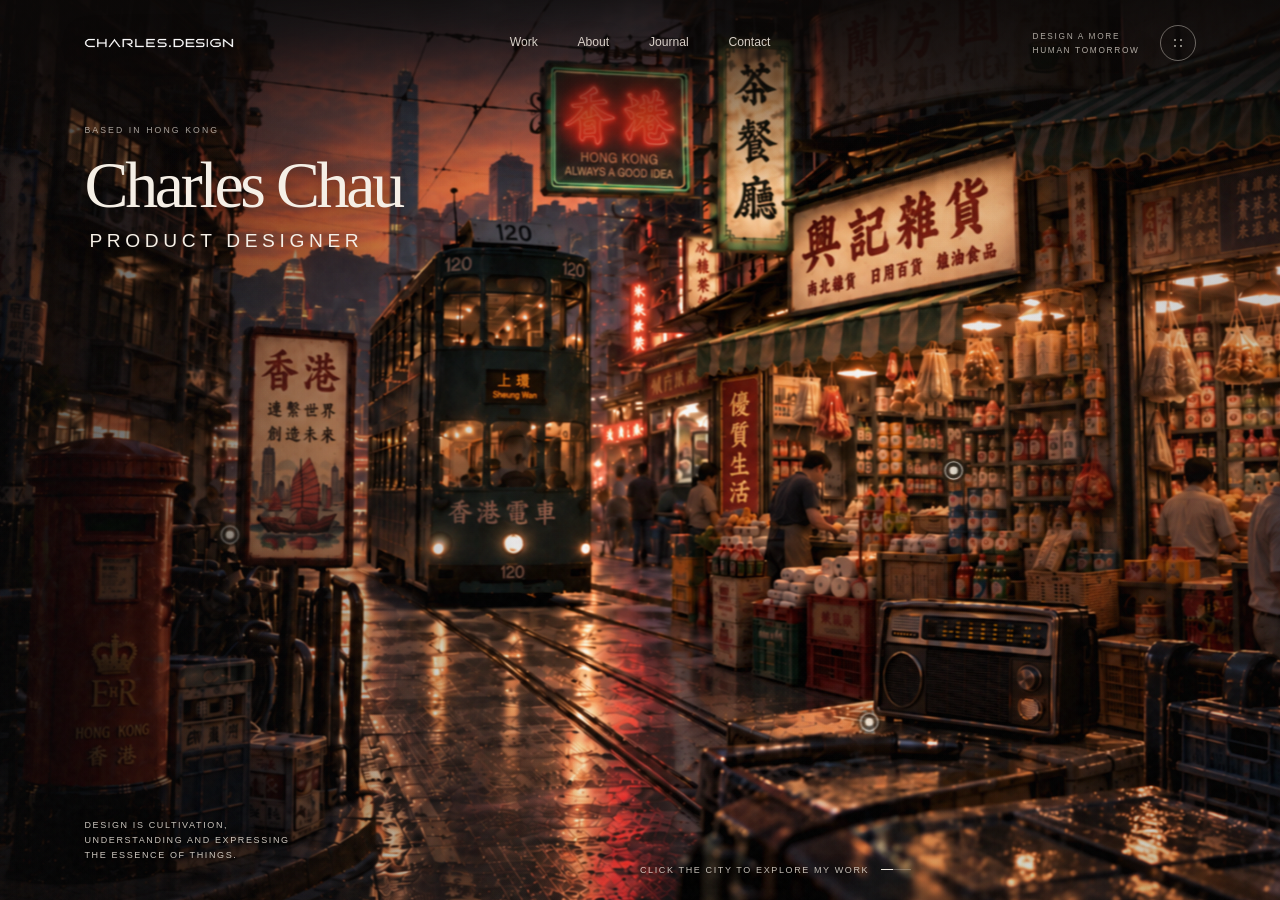
==== index.html @ 75f8d7ce "Portfolio checkpoint: AIMAS first draft and latest project updates" ====
<!doctype html>
<html class="is-intro" lang="en">
  <head>
    <meta charset="UTF-8" />
    <meta name="viewport" content="width=device-width, initial-scale=1.0" />
    <meta name="theme-color" content="#120f0d" />
    <link rel="icon" href="data:," />
    <meta
      name="description"
      content="An interactive portfolio hero set in a cinematic Hong Kong streetscape."
    />
    <title>Charles Chau — Interactive Portfolio Hero</title>
    <link rel="stylesheet" href="styles/tokens.css" />
    <link rel="stylesheet" href="styles/site-header.css" />
    <link rel="stylesheet" href="styles.css" />
  </head>
  <body>
    <main class="hero" id="hero">
      <div class="scene" id="featured-projects" aria-label="Interactive project scene">
        <div class="scene-camera" id="sceneCamera">
          <div class="scene-world" id="sceneWorld">
            <!-- Layer 2: supplied clean background plate. -->
            <div class="scene-layer scene-layer--background" data-layer="background" data-depth="0.25">
              <div class="scene-layer__content">
                <picture class="scene-layer__visual" aria-hidden="true">
                  <img src="assets/scene/background/hero-clean.png" alt="" width="1453" height="1083" fetchpriority="high" />
                </picture>

                <div class="distant-light-breath" aria-hidden="true"></div>
                <div
                  class="street-reflection scene-effect"
                  data-x="0.255"
                  data-y="0.56"
                  data-w="0.39"
                  data-h="0.44"
                  aria-hidden="true"
                ></div>

              </div>
            </div>

            <!-- Layer 1: temporary masked sky/skyline extracted from the composite. -->
            <div class="scene-layer scene-layer--sky" data-layer="sky" data-depth="0.12">
              <div class="scene-layer__content">
                <picture class="scene-layer__visual" aria-hidden="true">
                  <img src="assets/scene/background/hero-clean.png" alt="" width="1453" height="1083" />
                </picture>
              </div>
            </div>

            <!-- Layer 2b: temporary isolated vintage billboard mask. -->
            <div class="scene-layer scene-layer--billboard" data-layer="billboard" data-depth="0.28">
              <div class="scene-layer__content">
                <picture class="scene-layer__visual" aria-hidden="true">
                  <img src="assets/scene/background/hero-clean.png" alt="" width="1453" height="1083" />
                </picture>
                <div
                  class="intro-billboard-light scene-effect"
                  data-x="0.188"
                  data-y="0.365"
                  data-w="0.102"
                  data-h="0.246"
                  aria-hidden="true"
                ></div>

              </div>
            </div>

            <!-- Layer 3: temporary feathered tram mask. -->
            <div class="scene-layer scene-layer--tram" data-layer="tram" data-depth="0.42">
              <div class="scene-layer__content">
                <picture class="scene-layer__visual" aria-hidden="true">
                  <img src="assets/scene/background/hero-clean.png" alt="" width="1453" height="1083" />
                </picture>
                <div
                  class="tram-headlight tram-headlight--left scene-effect"
                  data-x="0.337"
                  data-y="0.584"
                  data-w="0.019"
                  data-h="0.025"
                  aria-hidden="true"
                ></div>
                <div
                  class="tram-headlight tram-headlight--right scene-effect"
                  data-x="0.393"
                  data-y="0.584"
                  data-w="0.019"
                  data-h="0.025"
                  aria-hidden="true"
                ></div>
                <div
                  class="neon-character-lighting scene-effect"
                  data-neon-flicker="primary"
                  data-x="0.435"
                  data-y="0.116"
                  data-w="0.092"
                  data-h="0.082"
                  aria-hidden="true"
                >
                  <span class="neon-character-dim"></span>
                  <span class="neon-character-glow"></span>
                </div>
                <div
                  class="neon-glow neon-glow--tea scene-effect"
                  data-x="0.55"
                  data-y="0.076"
                  data-w="0.065"
                  data-h="0.218"
                  aria-hidden="true"
                ></div>
              </div>
            </div>

            <!-- Layer 4: temporary feathered grocery shop mask. -->
            <div class="scene-layer scene-layer--shop" data-layer="shop" data-depth="0.5">
              <div class="scene-layer__content">
                <picture class="scene-layer__visual" aria-hidden="true">
                  <img src="assets/scene/background/hero-clean.png" alt="" width="1453" height="1083" />
                </picture>
                <div class="shop-light-breath" aria-hidden="true"></div>
                <div class="intro-warm-lights" aria-hidden="true"></div>
                <div
                  class="neon-glow neon-glow--vertical scene-effect"
                  data-neon-flicker="secondary"
                  data-x="0.49"
                  data-y="0.322"
                  data-w="0.02"
                  data-h="0.135"
                  aria-hidden="true"
                ></div>

              </div>
            </div>

            <!-- Layer 5: temporary radio/railing mask. -->
            <div class="scene-layer scene-layer--foreground" data-layer="foreground" data-depth="1">
              <div class="scene-layer__content">
                <picture class="scene-layer__visual" aria-hidden="true">
                  <img src="assets/scene/background/hero-clean.png" alt="" width="1453" height="1083" />
                </picture>
              </div>
            </div>

            <div class="interaction-layer" aria-label="Project hotspots">
              <button
                class="project-hotspot project-hotspot--billboard"
                type="button"
                data-project="aimas"
                data-depth="0.28"
                data-x="0.185"
                data-y="0.36"
                data-w="0.115"
                data-h="0.265"
                aria-label="Open AIMAS project"
                aria-pressed="false"
              >
                <span class="object-halo"></span>
                <span class="hotspot-pin">
                  <i></i>
                  <span><strong>AIMAS</strong><small>Campaign Orchestration Platform</small></span>
                </span>
              </button>

              <button
                class="project-hotspot project-hotspot--grocery"
                type="button"
                data-project="parknshop"
                data-depth="0.5"
                data-x="0.525"
                data-y="0.325"
                data-w="0.335"
                data-h="0.315"
                aria-label="Open PARKnSHOP project"
                aria-pressed="false"
              >
                <span class="object-halo"></span>
                <span class="hotspot-pin">
                  <i></i>
                  <span><strong>PARKnSHOP</strong><small>E-commerce / Supermarket UX</small></span>
                </span>
              </button>

              <button
                class="project-hotspot project-hotspot--radio"
                type="button"
                data-project="fortress"
                data-depth="1"
                data-x="0.635"
                data-y="0.605"
                data-w="0.255"
                data-h="0.245"
                aria-label="Open FORTRESS project"
                aria-pressed="false"
              >
                <span class="object-halo"></span>
                <span class="hotspot-pin">
                  <i></i>
                  <span><strong>FORTRESS</strong><small>Electronics / Retail Experience</small></span>
                </span>
              </button>
            </div>
            <div class="scene-dim" aria-hidden="true"></div>
          </div>
        </div>
        <div class="color-grade"></div>
        <div class="film-grain"></div>
      </div>

      <site-header></site-header>

      <section class="hero-copy" aria-labelledby="hero-title">
        <p class="hero-location">Based in Hong Kong</p>
        <h1 id="hero-title">Charles Chau</h1>
        <p class="hero-role">Product Designer</p>
      </section>

      <p class="city-note" aria-hidden="true">
        Design is cultivation,<br />understanding and expressing<br />the essence of things.
      </p>

      <p class="explore-cue">
        <span>Click the city to explore my work</span>
        <i></i>
      </p>

      <div class="mobile-intro">
        <p>Based in Hong Kong</p>
        <h2>Charles Chau</h2>
        <span>Product Designer</span>
      </div>

      <nav class="mobile-projects" aria-label="Featured projects">
        <button type="button" data-project="parknshop" aria-pressed="false">
          <span>01</span>PARKnSHOP
        </button>
        <button type="button" data-project="fortress" aria-pressed="false">
          <span>02</span>FORTRESS
        </button>
        <button type="button" data-project="aimas" aria-pressed="false">
          <span>03</span>AIMAS
        </button>
      </nav>

      <aside class="project-panel" id="projectPanel" aria-hidden="true" aria-live="polite">
        <div class="panel-topline">
          <span>Featured project</span>
          <button class="panel-close" id="panelClose" type="button" aria-label="Close project details">
            <i></i><i></i>
          </button>
        </div>
        <div class="panel-media">
          <img id="panelImage" alt="" width="640" height="440" loading="lazy" decoding="async" />
        </div>
        <p class="panel-eyebrow" id="panelEyebrow"></p>
        <h2 id="panelTitle"></h2>
        <p class="panel-summary" id="panelSummary"></p>
        <p class="panel-detail" id="panelDetail"></p>
        <div class="panel-tags" id="panelTags"></div>
        <a class="panel-footer" id="panelCaseStudyLink" aria-disabled="true">
          <span id="panelActionLabel">Project preview</span>
          <span aria-hidden="true">&#8594;</span>
        </a>
      </aside>

      <div class="mobile-scrim" id="mobileScrim"></div>
      <p class="sr-only" id="status" aria-live="polite"></p>
      <div class="intro-blackout" aria-hidden="true"></div>
    </main>

    <script src="site-header.js"></script>
    <script src="app.js"></script>
  </body>
</html>
---- styles/tokens.css ----
:root {
  /* Core palette */
  --color-bg: #120f0d;
  --color-text: #f5efe6;
  --color-text-muted: rgba(245, 239, 230, 0.68);
  --color-line: rgba(255, 244, 230, 0.20);
  --color-panel: rgba(23, 19, 16, 0.93);
  --color-scrim-top: rgba(12, 9, 8, 0.82);
  --color-paper: #d8c9b4;
  --color-paper-muted: #c7b59d;
  --color-ink: #241b16;
  --color-line-warm: rgba(231, 209, 180, 0.24);

  /* Typography */
  --font-display: Georgia, "Times New Roman", serif;
  --font-ui: Inter, ui-sans-serif, -apple-system, BlinkMacSystemFont, "Segoe UI", sans-serif;

  /* Shared layout */
  --page-gutter: clamp(30px, 6.6vw, 100px);
  --content-max: 1240px;
  --content-width: min(calc(100% - (var(--page-gutter) * 2)), var(--content-max));
  --header-top: clamp(20px, 2.8vh, 32px);

  /* Spacing */
  --space-1: 4px;
  --space-2: 8px;
  --space-3: 12px;
  --space-4: 16px;
  --space-5: 24px;
  --space-6: 32px;
  --space-7: 48px;
  --space-8: 64px;
  --space-9: 96px;

  /* Shared case-study vertical rhythm */
  --case-section-y: clamp(120px, 9vw, 152px);
  --case-section-inner-gap: clamp(48px, 4.5vw, 72px);
  --case-section-content-gap: clamp(28px, 3vw, 44px);

  /* Type scale */
  --brand-logo-width: clamp(150px, 11vw, 190px);
  --type-page-h1: clamp(52px, 5.15vw, 82px);
  --type-section-h2: clamp(34px, 3.2vw, 56px);
  --type-body-lg: clamp(16px, 1.15vw, 19px);
  --type-body: clamp(14px, 0.95vw, 16px);
  --type-eyebrow: clamp(8px, 0.68vw, 11px);

  /* Motion */
  --ease-cinematic: cubic-bezier(0.2, 0.72, 0.18, 1);
  --duration-ui: 220ms;
  --duration-state: 420ms;
  --duration-camera: 720ms;
}

@media (max-width: 760px) {
  :root {
    --case-section-y: clamp(80px, 20vw, 96px);
    --case-section-inner-gap: clamp(36px, 10vw, 52px);
    --case-section-content-gap: clamp(24px, 7vw, 36px);
  }
}

/* Keep existing aliases while migrating the current homepage. */
:root {
  --ivory: var(--color-text);
  --muted: var(--color-text-muted);
  --line: var(--color-line);
  --panel: var(--color-panel);
}
---- styles/site-header.css ----
site-header {
  display: contents;
}

.site-header {
  position: absolute;
  z-index: 5;
  top: var(--header-top);
  right: var(--page-gutter);
  left: var(--page-gutter);
  display: grid;
  grid-template-columns: minmax(210px, 1fr) auto minmax(210px, 1fr);
  align-items: center;
  text-shadow: 0 2px 20px rgba(0, 0, 0, 0.56);
}

.header-scrim {
  position: absolute;
  z-index: 2;
  top: 0;
  right: 0;
  left: 0;
  height: clamp(180px, 21vh, 220px);
  pointer-events: none;
  background: linear-gradient(
    180deg,
    var(--color-scrim-top) 0%,
    rgba(14, 10, 9, 0.55) 35%,
    rgba(15, 11, 10, 0.24) 65%,
    transparent 100%
  );
}

.brand {
  display: flex;
  align-items: center;
  width: var(--brand-logo-width);
  text-decoration: none;
}

.brand img {
  display: block;
  width: 100%;
  height: auto;
  filter: drop-shadow(0 2px 12px rgba(0, 0, 0, 0.52));
}

.brand:focus-visible {
  outline: 1px solid var(--color-text);
  outline-offset: 7px;
}

.primary-nav {
  display: flex;
  align-items: center;
  gap: clamp(24px, 3.1vw, 48px);
}

.primary-nav a {
  position: relative;
  padding: 8px 0 11px;
  color: rgba(255, 247, 237, 0.82);
  font-family: var(--font-ui);
  font-size: clamp(12px, 0.95vw, 15px);
  text-decoration: none;
  transition: color var(--duration-ui) ease;
}

.primary-nav a::after {
  position: absolute;
  right: 0;
  bottom: 3px;
  left: 0;
  height: 1px;
  content: "";
  opacity: 0;
  background: currentColor;
  transform: scaleX(0.5);
  transition: opacity var(--duration-ui) ease, transform var(--duration-state) var(--ease-cinematic);
}

.primary-nav a:hover,
.primary-nav a:focus-visible,
.primary-nav a.is-current {
  color: rgba(255, 247, 237, 0.96);
}

.primary-nav a:hover::after,
.primary-nav a:focus-visible::after,
.primary-nav a.is-current::after {
  opacity: 0.72;
  transform: scaleX(1);
}

.primary-nav a:focus-visible {
  outline: 1px solid var(--color-text);
  outline-offset: 5px;
}

.header-signoff {
  display: flex;
  align-items: center;
  justify-content: flex-end;
  gap: 20px;
  color: rgba(255, 247, 237, 0.68);
  font-family: var(--font-ui);
  font-size: clamp(8px, 0.65vw, 10px);
  line-height: 1.7;
  letter-spacing: 0.2em;
  text-transform: uppercase;
}

.header-signoff > i {
  display: grid;
  grid-template-columns: repeat(2, 2px);
  gap: 4px;
  place-content: center;
  width: 36px;
  height: 36px;
  border: 1px solid rgba(255, 247, 237, 0.38);
  border-radius: 50%;
}

.header-signoff b {
  width: 2px;
  height: 2px;
  border-radius: 50%;
  background: currentColor;
}

@media (max-width: 760px) {
  .site-header {
    top: max(18px, env(safe-area-inset-top));
    right: 18px;
    left: 18px;
    grid-template-columns: auto 1fr;
    gap: 16px;
  }

  .header-scrim {
    height: 122px;
  }

  .brand {
    width: clamp(118px, 32vw, 138px);
  }

  .primary-nav {
    justify-self: end;
    gap: clamp(9px, 2.8vw, 14px);
  }

  .primary-nav a {
    padding: 7px 0 9px;
    font-size: clamp(8px, 2.35vw, 10px);
  }

  .primary-nav a::after {
    bottom: 4px;
  }

  .header-signoff {
    display: none;
  }
}

@media (prefers-reduced-motion: reduce) {
  .primary-nav a,
  .primary-nav a::after {
    transition-duration: 0.001ms;
  }
}
---- styles.css ----
:root {
  color-scheme: dark;
  --focus-x: 0vw;
  --focus-y: 0vh;
  --focus-scale: 1;
}

* {
  box-sizing: border-box;
}

html {
  width: 100%;
  min-height: 100%;
  margin: 0;
  overflow-x: hidden;
  background: var(--color-bg);
}

body {
  width: 100%;
  min-height: 100%;
  margin: 0;
  overflow-x: clip;
  overflow-y: auto;
  color: var(--color-text);
  font-family: var(--font-ui);
  -webkit-font-smoothing: antialiased;
}

button {
  color: inherit;
  font: inherit;
}

.sr-only {
  position: absolute;
  width: 1px;
  height: 1px;
  padding: 0;
  margin: -1px;
  overflow: hidden;
  clip: rect(0, 0, 0, 0);
  white-space: nowrap;
  border: 0;
}

.hero {
  position: relative;
  width: 100%;
  height: 100vh;
  height: 100svh;
  height: 100dvh;
  min-height: 0;
  overflow: hidden;
  isolation: isolate;
  background: var(--color-bg);
}

.scene,
.scene-camera,
.scene-world,
.scene-layer,
.scene-layer__content,
.scene-layer__visual,
.scene-layer__visual img {
  position: absolute;
  inset: 0;
}

.scene {
  z-index: 0;
  overflow: hidden;
}

.scene-camera {
  transform: translate3d(var(--focus-x), var(--focus-y), 0) scale(var(--focus-scale));
  transition: transform var(--duration-camera) var(--ease-cinematic);
  will-change: transform;
}

.scene-world {
  transform: scale(1.018);
  transform-origin: center;
}

.scene-layer {
  --layer-x: 0px;
  --layer-y: 0px;
  z-index: var(--layer-z, 0);
  pointer-events: none;
  transform: translate3d(var(--layer-x), var(--layer-y), 0);
  will-change: transform;
}

.scene-layer--background { --layer-z: 0; }
.scene-layer--sky { --layer-z: 1; }
.scene-layer--billboard { --layer-z: 2; }
.scene-layer--tram { --layer-z: 3; }
.scene-layer--shop { --layer-z: 4; }
.scene-layer--foreground { --layer-z: 5; }

.interaction-layer {
  position: absolute;
  z-index: 10;
  inset: 0;
  pointer-events: none;
}

.scene-layer__content {
  transform-origin: center;
  will-change: transform;
}

.scene-layer--sky .scene-layer__content {
  animation: sky-drift 31s ease-in-out -11s infinite alternate;
}

.scene-layer--background .scene-layer__content {
  animation: background-drift 37s ease-in-out -19s infinite alternate;
}

.scene-layer__visual {
  overflow: hidden;
  filter: saturate(1.02) contrast(1.025) brightness(0.98);
  transition: filter var(--duration-state) ease 0ms, opacity var(--duration-state) ease 0ms;
  will-change: filter;
}

.scene-layer__visual img {
  display: block;
  width: 100%;
  height: 100%;
  object-fit: cover;
  object-position: center;
  user-select: none;
  -webkit-user-drag: none;
}

.scene-layer--sky .scene-layer__visual {
  -webkit-mask-image: linear-gradient(to bottom, #000 0 31%, rgba(0, 0, 0, 0.84) 38%, transparent 51%);
  mask-image: linear-gradient(to bottom, #000 0 31%, rgba(0, 0, 0, 0.84) 38%, transparent 51%);
}

.scene-layer--tram .scene-layer__visual {
  -webkit-mask-image: radial-gradient(ellipse 17% 34% at 40% 49%, #000 48%, rgba(0, 0, 0, 0.88) 68%, transparent 100%);
  mask-image: radial-gradient(ellipse 17% 34% at 40% 49%, #000 48%, rgba(0, 0, 0, 0.88) 68%, transparent 100%);
}

.scene-layer--billboard .scene-layer__visual {
  -webkit-mask-image: radial-gradient(ellipse 8% 18% at 23.5% 51%, #000 52%, rgba(0, 0, 0, 0.84) 72%, transparent 100%);
  mask-image: radial-gradient(ellipse 8% 18% at 23.5% 51%, #000 52%, rgba(0, 0, 0, 0.84) 72%, transparent 100%);
}

.scene-layer--shop .scene-layer__visual {
  -webkit-mask-image: radial-gradient(ellipse 37% 34% at 75% 50%, #000 48%, rgba(0, 0, 0, 0.82) 70%, transparent 100%);
  mask-image: radial-gradient(ellipse 37% 34% at 75% 50%, #000 48%, rgba(0, 0, 0, 0.82) 70%, transparent 100%);
}

.scene-layer--foreground .scene-layer__visual {
  -webkit-mask-image:
    radial-gradient(ellipse 19% 16% at 76% 73%, #000 42%, rgba(0, 0, 0, 0.82) 68%, transparent 100%),
    radial-gradient(ellipse 22% 37% at 9% 79%, #000 44%, rgba(0, 0, 0, 0.78) 68%, transparent 100%);
  mask-image:
    radial-gradient(ellipse 19% 16% at 76% 73%, #000 42%, rgba(0, 0, 0, 0.82) 68%, transparent 100%),
    radial-gradient(ellipse 22% 37% at 9% 79%, #000 44%, rgba(0, 0, 0, 0.78) 68%, transparent 100%);
}

.scene-dim {
  position: absolute;
  z-index: 5;
  inset: 0;
  pointer-events: none;
  opacity: 0;
  background: rgba(8, 7, 6, 0.14);
  transition: opacity var(--duration-state) ease 0ms;
}

.hero.has-focus .scene-dim {
  opacity: 1;
  transition-delay: 180ms;
}

.hero.has-focus .scene-layer:not(.is-selected) .scene-layer__visual {
  filter: saturate(0.88) contrast(1.01) brightness(0.86);
  transition-delay: 210ms;
}

.hero.has-focus .scene-layer.is-selected .scene-layer__visual {
  filter: saturate(1.035) contrast(1.035) brightness(1.06);
  transition-delay: 360ms;
}

.neon-glow,
.neon-character-lighting,
.tram-headlight,
.street-reflection,
.intro-billboard-light {
  position: absolute;
  left: var(--effect-left);
  top: var(--effect-top);
  width: var(--effect-width);
  height: var(--effect-height);
  pointer-events: none;
  mix-blend-mode: screen;
}

.neon-glow {
  border-radius: 5px;
  opacity: 0.2;
}

.neon-glow--tea {
  background: rgba(255, 221, 112, 0.08);
  box-shadow: 0 0 18px rgba(154, 255, 139, 0.25);
}

.neon-glow--vertical {
  opacity: 0.23;
  background: rgba(255, 54, 32, 0.24);
  box-shadow: 0 0 17px rgba(255, 41, 26, 0.58);
}

.tram-headlight {
  border-radius: 50%;
  opacity: 0.38;
  background: radial-gradient(circle, rgba(255, 252, 232, 1) 0 15%, rgba(255, 211, 143, 0.72) 35%, rgba(255, 162, 78, 0.24) 60%, transparent 76%);
  box-shadow: 0 0 22px rgba(255, 210, 148, 0.68), 0 0 36px rgba(255, 171, 85, 0.28);
  filter: brightness(1.08) blur(0.35px);
  will-change: opacity, filter;
}

.street-reflection {
  opacity: 0.11;
  background:
    linear-gradient(105deg, transparent 17%, rgba(255, 190, 108, 0.14) 27%, rgba(255, 112, 50, 0.72) 45%, rgba(255, 202, 126, 0.34) 54%, transparent 70%),
    radial-gradient(ellipse 12% 62% at 68% 52%, rgba(255, 77, 42, 0.68), transparent 72%),
    radial-gradient(ellipse 10% 66% at 42% 44%, rgba(255, 197, 116, 0.54), transparent 73%);
  filter: blur(10px);
  transform: translate3d(-1.4%, 0.8%, 0) skewX(-4.5deg);
  animation: street-reflection-drift 14.2s ease-in-out -5.7s infinite;
  will-change: transform, opacity;
}

.neon-character-lighting {
  z-index: 2;
  mix-blend-mode: normal;
}

.neon-character-dim,
.neon-character-glow {
  position: absolute;
  inset: 0;
  border-radius: 22%;
  pointer-events: none;
  will-change: opacity;
}

.neon-character-dim {
  opacity: 0;
  background:
    radial-gradient(ellipse 34% 60% at 27% 51%, rgba(24, 2, 1, 0.94) 0 28%, rgba(38, 4, 2, 0.76) 46%, transparent 74%),
    radial-gradient(ellipse 36% 62% at 73% 51%, rgba(24, 2, 1, 0.94) 0 28%, rgba(38, 4, 2, 0.76) 46%, transparent 74%);
  mix-blend-mode: multiply;
  filter: saturate(0.68) brightness(0.76);
}

.neon-character-glow {
  opacity: 0.68;
  background:
    radial-gradient(ellipse 36% 62% at 27% 51%, rgba(255, 79, 35, 0.94), rgba(255, 35, 18, 0.46) 43%, transparent 76%),
    radial-gradient(ellipse 38% 64% at 73% 51%, rgba(255, 79, 35, 0.94), rgba(255, 35, 18, 0.46) 43%, transparent 76%);
  mix-blend-mode: screen;
  filter: blur(2.2px) saturate(1.18) brightness(1.12) drop-shadow(0 0 5px rgba(255, 44, 22, 0.7));
}

.intro-billboard-light {
  border-radius: 4px;
  opacity: 0.07;
  background: radial-gradient(ellipse at 50% 55%, rgba(255, 225, 172, 0.42), rgba(255, 170, 78, 0.09) 55%, transparent 78%);
  filter: blur(5px);
}

.intro-warm-lights {
  position: absolute;
  inset: 0;
  pointer-events: none;
  opacity: 0.075;
  background:
    radial-gradient(ellipse 21% 20% at 41% 49%, rgba(255, 184, 94, 0.48), transparent 72%),
    radial-gradient(ellipse 36% 26% at 76% 48%, rgba(255, 190, 108, 0.4), transparent 74%);
  mix-blend-mode: screen;
}

.distant-light-breath,
.shop-light-breath {
  position: absolute;
  pointer-events: none;
  mix-blend-mode: screen;
}

.distant-light-breath {
  top: 19%;
  left: 20%;
  width: 28%;
  height: 31%;
  opacity: 0.09;
  background: radial-gradient(ellipse, rgba(255, 166, 91, 0.22), transparent 68%);
  animation: light-breathe 18.3s ease-in-out -4.2s infinite;
}

.shop-light-breath {
  top: 31%;
  right: 1%;
  width: 42%;
  height: 42%;
  opacity: 0.07;
  background: radial-gradient(ellipse, rgba(255, 190, 111, 0.21), transparent 66%);
  animation: light-breathe 13.7s ease-in-out -8.1s infinite;
}

.color-grade,
.film-grain {
  position: absolute;
  inset: 0;
  pointer-events: none;
}

.color-grade { z-index: 6; }
.film-grain { z-index: 7; }

.color-grade {
  background:
    radial-gradient(circle at 48% 45%, transparent 34%, rgba(9, 7, 6, 0.14) 78%),
    linear-gradient(90deg, rgba(6, 6, 7, 0.64) 0%, rgba(6, 6, 7, 0.36) 21%, transparent 46%, rgba(8, 6, 5, 0.07));
}

.film-grain {
  opacity: 0.045;
  background-image: url("data:image/svg+xml,%3Csvg viewBox='0 0 180 180' xmlns='http://www.w3.org/2000/svg'%3E%3Cfilter id='n'%3E%3CfeTurbulence type='fractalNoise' baseFrequency='.86' numOctaves='3' stitchTiles='stitch'/%3E%3C/filter%3E%3Crect width='100%25' height='100%25' filter='url(%23n)' opacity='.62'/%3E%3C/svg%3E");
  animation: grain 650ms steps(2, end) infinite;
}

.intro-blackout {
  position: absolute;
  z-index: 20;
  inset: 0;
  pointer-events: none;
  opacity: 0;
  background: #050403;
}

html.is-intro .intro-blackout {
  animation: intro-blackout 1.88s cubic-bezier(0.22, 1, 0.36, 1) both;
}

html.is-intro .scene-world {
  animation: intro-scene-reveal 1.34s cubic-bezier(0.22, 1, 0.36, 1) 80ms both;
}

html.is-intro .neon-character-dim {
  animation: intro-neon-dim 520ms linear 440ms both;
}

html.is-intro .neon-character-glow {
  animation: intro-neon-glow 520ms linear 440ms both;
}

html.is-intro .neon-glow--tea {
  animation: intro-tea-sign 380ms cubic-bezier(0.22, 1, 0.36, 1) 680ms both;
}

html.is-intro .intro-billboard-light {
  animation: intro-billboard 390ms cubic-bezier(0.22, 1, 0.36, 1) 860ms both;
}

html.is-intro .neon-glow--vertical {
  animation: intro-small-sign 340ms cubic-bezier(0.22, 1, 0.36, 1) 990ms both;
}

html.is-intro .intro-warm-lights {
  animation: intro-warm-lights 520ms cubic-bezier(0.22, 1, 0.36, 1) 1040ms both;
}

html.is-intro .site-header,
html.is-intro .hero-copy,
html.is-intro .city-note,
html.is-intro .explore-cue,
html.is-intro .mobile-intro,
html.is-intro .mobile-projects {
  animation: intro-ui-rise 500ms cubic-bezier(0.22, 1, 0.36, 1) 1230ms both;
}

html.is-intro .project-hotspot {
  pointer-events: none;
  animation: intro-hotspots 320ms cubic-bezier(0.22, 1, 0.36, 1) 1430ms both;
}

.hero-copy {
  position: absolute;
  z-index: 3;
  top: clamp(112px, 13.7vh, 155px);
  left: var(--page-gutter);
  width: min(34vw, 510px);
  pointer-events: none;
  text-shadow: 0 3px 22px rgba(0, 0, 0, 0.58);
  transition: opacity 600ms ease, transform 900ms cubic-bezier(0.16, 1, 0.3, 1);
}

.hero.has-focus .hero-copy {
  opacity: 0.32;
  transform: translate3d(-12px, 0, 0);
}

.hero-location,
.city-note {
  color: rgba(255, 247, 237, 0.63);
  font-size: var(--type-eyebrow);
  line-height: 1.65;
  letter-spacing: 0.24em;
  text-transform: uppercase;
}

.hero-location {
  margin: 0 0 clamp(12px, 1.7vh, 20px);
}

.hero-copy h1 {
  margin: 0;
  pointer-events: none;
  font-family: var(--font-display);
  font-size: var(--type-page-h1);
  font-weight: 500;
  line-height: 0.98;
  letter-spacing: -0.05em;
}

.hero-role {
  margin: clamp(9px, 1.4vh, 16px) 0 0 5px;
  font-size: clamp(15px, 1.5vw, 24px);
  letter-spacing: 0.24em;
  text-transform: uppercase;
}

.city-note {
  position: absolute;
  z-index: 3;
  bottom: clamp(20px, 3.2vh, 36px);
  left: var(--page-gutter);
  margin: 0;
  padding: 9px 16px 9px 0;
  color: rgba(255, 247, 237, 0.8);
  background: radial-gradient(ellipse at left center, rgba(6, 5, 4, 0.32), transparent 72%);
  font-size: clamp(9px, 0.66vw, 11px);
  line-height: 1.62;
  letter-spacing: 0.18em;
  text-shadow: 0 2px 16px rgba(0, 0, 0, 0.96), 0 1px 3px rgba(0, 0, 0, 0.88);
  transition: opacity 500ms ease;
}

.hero.has-focus .city-note {
  opacity: 0;
}

.explore-cue {
  position: absolute;
  z-index: 3;
  left: 50%;
  bottom: clamp(19px, 2.8vh, 34px);
  display: flex;
  align-items: center;
  gap: 12px;
  margin: 0;
  transform: translateX(-50%);
  color: rgba(255, 247, 236, 0.76);
  font-size: clamp(9px, 0.66vw, 10px);
  letter-spacing: 0.18em;
  text-transform: uppercase;
  text-shadow: 0 2px 15px rgba(0, 0, 0, 0.94), 0 1px 3px rgba(0, 0, 0, 0.82);
  transition: opacity 500ms ease;
}

.explore-cue span {
  white-space: nowrap;
}

.hero.has-focus .explore-cue {
  opacity: 0;
}

.explore-cue i {
  width: 30px;
  height: 1px;
  overflow: hidden;
  background: rgba(255, 247, 236, 0.24);
}

.explore-cue i::after {
  display: block;
  width: 40%;
  height: 100%;
  content: "";
  background: rgba(255, 247, 236, 0.9);
  animation: cue-line 3s ease-in-out infinite;
}

.project-hotspot {
  --pin-x: 50%;
  --pin-y: 50%;
  --hotspot-parallax-x: 0px;
  --hotspot-parallax-y: 0px;
  position: absolute;
  z-index: 10;
  left: var(--hotspot-left);
  top: var(--hotspot-top);
  width: var(--hotspot-width);
  height: var(--hotspot-height);
  min-width: 44px;
  min-height: 44px;
  padding: 0;
  border: 0;
  outline: 0;
  background: transparent;
  cursor: pointer;
  pointer-events: auto;
  transform: translate3d(var(--hotspot-parallax-x), var(--hotspot-parallax-y), 0);
  will-change: transform;
}

.project-hotspot:focus-visible {
  outline: 0;
}

.project-hotspot:focus-visible .hotspot-pin > i {
  outline: 2px solid rgba(255, 246, 232, 0.9);
  outline-offset: 4px;
}

.project-hotspot--billboard {
  --pin-x: 55%;
  --pin-y: 77%;
}

.project-hotspot--grocery {
  --pin-x: 66%;
  --pin-y: 55%;
}

.project-hotspot--radio {
  --pin-x: 18%;
  --pin-y: 62%;
}

.object-halo {
  position: absolute;
  inset: 8%;
  border: 0;
  border-radius: 44% 48% 37% 41%;
  opacity: 0;
  background: radial-gradient(ellipse, rgba(255, 183, 112, 0.13), rgba(255, 157, 75, 0.055) 44%, transparent 72%);
  box-shadow: none;
  transform: scale(0.985);
  filter: blur(5px);
  transition: opacity 220ms ease, transform 280ms cubic-bezier(0.23, 1, 0.32, 1);
}

.project-hotspot--billboard .object-halo {
  inset: 1% 2%;
  border-radius: 2px;
}

.project-hotspot--radio .object-halo {
  inset: 5% 2%;
  border-radius: 42% 12% 16% 34%;
}

.hotspot-pin {
  position: absolute;
  left: var(--pin-x);
  top: var(--pin-y);
  display: flex;
  align-items: center;
  gap: 10px;
  width: max-content;
  max-width: 180px;
  opacity: 0.9;
  transform: translate3d(-50%, 0, 0);
  transition: opacity 180ms ease, filter 180ms ease;
  filter: drop-shadow(0 2px 9px rgba(0, 0, 0, 0.74));
}

.project-hotspot--grocery .hotspot-pin,
.project-hotspot--radio .hotspot-pin {
  transform: translate3d(-16px, 0, 0);
}

.hotspot-pin > i {
  position: relative;
  flex: 0 0 auto;
  width: 18px;
  height: 18px;
  border: 1px solid rgba(255, 250, 242, 0.95);
  border-radius: 50%;
  background: rgba(12, 10, 8, 0.82);
  box-shadow:
    0 0 0 3px rgba(6, 5, 4, 0.46),
    0 0 11px rgba(255, 205, 146, 0.58),
    inset 0 0 4px rgba(255, 240, 219, 0.18);
  transform: scale(1);
  transition:
    transform 180ms cubic-bezier(0.23, 1, 0.32, 1),
    border-color 180ms ease,
    background 180ms ease,
    box-shadow 180ms ease;
  animation: hotspot-intro 420ms cubic-bezier(0.23, 1, 0.32, 1) 1460ms 1 backwards;
}

.project-hotspot--grocery .hotspot-pin > i { animation-delay: 1510ms; }
.project-hotspot--radio .hotspot-pin > i { animation-delay: 1560ms; }

.hotspot-pin > i::after {
  position: absolute;
  inset: 4px;
  border-radius: 50%;
  content: "";
  background: #fff7e9;
  box-shadow: 0 0 7px rgba(255, 215, 166, 0.8);
}

.hotspot-pin > span {
  display: grid;
  gap: 3px;
  min-width: max-content;
  padding: 8px 11px 8px 10px;
  visibility: hidden;
  opacity: 0;
  border: 1px solid rgba(255, 244, 230, 0.14);
  border-radius: 2px;
  background: linear-gradient(90deg, rgba(8, 7, 6, 0.9), rgba(8, 7, 6, 0.76));
  box-shadow: 0 8px 24px rgba(3, 2, 2, 0.48), inset 0 0 0 1px rgba(255, 246, 234, 0.025);
  backdrop-filter: blur(8px) saturate(0.74);
  text-align: left;
  text-shadow: 0 2px 8px rgba(0, 0, 0, 0.98), 0 1px 2px rgba(0, 0, 0, 0.95);
  transform: translate3d(-5px, 0, 0);
  transition:
    opacity var(--duration-ui) ease,
    transform var(--duration-ui) var(--ease-cinematic),
    visibility 0ms linear var(--duration-ui);
}

.hotspot-pin strong {
  color: rgba(255, 249, 239, 0.98);
  font-family: var(--font-ui);
  font-size: clamp(13px, 0.95vw, 16px);
  font-weight: 600;
  line-height: 1;
}

.hotspot-pin small {
  color: rgba(255, 246, 232, 0.94);
  font-size: clamp(9px, 0.7vw, 11px);
  font-weight: 500;
  letter-spacing: 0.025em;
  white-space: nowrap;
}

.project-hotspot:hover .object-halo,
.project-hotspot:focus-visible .object-halo {
  opacity: 0.72;
  transform: scale(1);
}

.project-hotspot:hover .hotspot-pin,
.project-hotspot:focus-visible .hotspot-pin {
  opacity: 1;
  filter: drop-shadow(0 0 10px rgba(255, 211, 155, 0.52));
}

.project-hotspot:hover .hotspot-pin > i,
.project-hotspot:focus-visible .hotspot-pin > i {
  border-color: #fffaf2;
  background: rgba(19, 14, 10, 0.9);
  box-shadow:
    0 0 0 3px rgba(6, 5, 4, 0.54),
    0 0 15px rgba(255, 214, 165, 0.74),
    inset 0 0 5px rgba(255, 244, 226, 0.24);
  transform: scale(1.09);
  animation: none;
}

.project-hotspot:hover .hotspot-pin > span,
.project-hotspot:focus-visible .hotspot-pin > span {
  visibility: visible;
  opacity: 1;
  transform: translate3d(0, 0, 0);
  transition-delay: 0ms;
}

.hero.has-focus .project-hotspot .hotspot-pin {
  opacity: 0;
}

.hero.has-focus .project-hotspot .hotspot-pin > span {
  visibility: hidden;
  opacity: 0;
  transform: translate3d(-5px, 0, 0);
}

.hero.has-focus .scene-layer.is-selected {
  z-index: 6;
}

.hero.has-focus .project-hotspot .object-halo {
  opacity: 0;
  transform: scale(0.985);
  box-shadow: none;
}

.project-panel {
  position: absolute;
  z-index: 7;
  top: clamp(108px, 20.2vh, 220px);
  right: clamp(22px, 3.4vw, 54px);
  width: clamp(286px, 19.2vw, 358px);
  max-height: calc(100dvh - 145px);
  padding: clamp(16px, 1.35vw, 22px);
  overflow: auto;
  visibility: hidden;
  border: 1px solid rgba(255, 241, 224, 0.16);
  border-radius: 3px;
  opacity: 0;
  background: var(--color-panel);
  box-shadow: 0 30px 70px rgba(4, 3, 3, 0.48);
  transform: translate3d(24px, 0, 0);
  backdrop-filter: blur(18px) saturate(0.78);
  transition:
    opacity 520ms ease,
    transform 680ms cubic-bezier(0.16, 1, 0.3, 1),
    visibility 0ms linear 680ms;
}

.project-panel.is-open {
  visibility: visible;
  opacity: 1;
  transform: translate3d(0, 0, 0);
  transition-delay: 590ms, 590ms, 0ms;
}

.panel-topline {
  display: flex;
  align-items: center;
  justify-content: space-between;
  margin-bottom: 14px;
  color: rgba(255, 243, 229, 0.48);
  font-size: 8px;
  letter-spacing: 0.24em;
  text-transform: uppercase;
}

.panel-close {
  position: relative;
  width: 28px;
  height: 28px;
  padding: 0;
  border: 0;
  border-radius: 50%;
  background: transparent;
  cursor: pointer;
  opacity: 0.6;
  transition: opacity 250ms ease, background 250ms ease;
}

.panel-close:hover,
.panel-close:focus-visible {
  opacity: 1;
  background: rgba(255, 255, 255, 0.06);
}

.panel-close i {
  position: absolute;
  top: 13px;
  left: 7px;
  width: 14px;
  height: 1px;
  background: currentColor;
}

.panel-close i:first-child {
  transform: rotate(45deg);
}

.panel-close i:last-child {
  transform: rotate(-45deg);
}

.panel-media {
  width: 100%;
  aspect-ratio: 1.45;
  margin-bottom: 16px;
  overflow: hidden;
  border-radius: 2px;
  background: #231d18;
  box-shadow: inset 0 0 0 1px rgba(255, 255, 255, 0.06);
}

.panel-media img {
  display: block;
  width: 100%;
  height: 100%;
  object-fit: cover;
  opacity: 0.94;
  transition: opacity 300ms ease;
}

.panel-eyebrow {
  margin: 0 0 6px;
  color: rgba(255, 184, 113, 0.75);
  font-size: 9px;
  letter-spacing: 0.17em;
  text-transform: uppercase;
}

.project-panel h2 {
  margin: 0 0 8px;
  font-family: var(--font-display);
  font-size: clamp(24px, 2vw, 35px);
  font-weight: 400;
  line-height: 1.05;
  letter-spacing: -0.025em;
}

.panel-summary,
.panel-detail {
  margin: 0;
  color: rgba(255, 246, 234, 0.7);
  font-size: clamp(11px, 0.75vw, 13px);
  line-height: 1.5;
}

.panel-detail {
  margin-top: 11px;
  color: rgba(255, 246, 234, 0.47);
}

.panel-tags {
  display: flex;
  flex-wrap: wrap;
  gap: 6px;
  margin: 15px 0 18px;
}

.panel-tags span {
  padding: 5px 8px 4px;
  border: 1px solid rgba(255, 243, 228, 0.15);
  border-radius: 999px;
  color: rgba(255, 246, 234, 0.64);
  font-size: 8px;
}

.panel-footer {
  display: flex;
  align-items: center;
  justify-content: space-between;
  padding-top: 14px;
  border-top: 1px solid rgba(255, 243, 228, 0.12);
  color: rgba(255, 246, 234, 0.72);
  font-family: var(--font-ui);
  font-size: 12px;
  text-decoration: none;
  transition: color var(--duration-ui) ease;
}

.panel-footer[href]:hover,
.panel-footer[href]:focus-visible {
  color: var(--color-text);
}

.panel-footer[href]:focus-visible {
  outline: 1px solid var(--color-text);
  outline-offset: 6px;
}

.panel-footer[aria-disabled="true"] {
  cursor: default;
}

.mobile-intro,
.mobile-projects,
.mobile-scrim {
  display: none;
}

@keyframes sky-drift {
  0% { transform: translate3d(-0.8px, -0.4px, 0) scale(1.001); }
  100% { transform: translate3d(1px, 0.5px, 0) scale(1.002); }
}

@keyframes background-drift {
  0% { transform: translate3d(-1.1px, 0, 0); }
  100% { transform: translate3d(0.8px, 0.6px, 0); }
}

@keyframes street-reflection-drift {
  0%, 100% { opacity: 0.1; transform: translate3d(-1.4%, 0.8%, 0) skewX(-4.5deg); }
  52% { opacity: 0.16; transform: translate3d(2.2%, -1%, 0) skewX(-3.5deg); }
}

@keyframes light-breathe {
  0%, 100% { opacity: 0.055; transform: scale(0.99); }
  47% { opacity: 0.1; transform: scale(1.015); }
}

@keyframes grain {
  0% { transform: translate3d(0, 0, 0); }
  25% { transform: translate3d(1%, -1%, 0); }
  50% { transform: translate3d(-1%, 1%, 0); }
  75% { transform: translate3d(0.5%, 0.5%, 0); }
}

@keyframes cue-line {
  0% { transform: translateX(-110%); }
  50%, 100% { transform: translateX(250%); }
}

@keyframes hotspot-intro {
  0% {
    opacity: 0;
    transform: scale(0.96);
    box-shadow:
      0 0 0 0 rgba(6, 5, 4, 0),
      0 0 0 rgba(255, 205, 146, 0),
      inset 0 0 4px rgba(255, 240, 219, 0);
  }
  42% {
    opacity: 1;
    transform: scale(1.075);
    box-shadow:
      0 0 0 6px rgba(6, 5, 4, 0.32),
      0 0 16px rgba(255, 214, 165, 0.38),
      inset 0 0 4px rgba(255, 240, 219, 0.18);
  }
  100% {
    opacity: 1;
    transform: scale(1);
    box-shadow:
      0 0 0 3px rgba(6, 5, 4, 0.46),
      0 0 11px rgba(255, 205, 146, 0.58),
      inset 0 0 4px rgba(255, 240, 219, 0.18);
  }
}

@keyframes intro-blackout {
  0%, 8% { opacity: 1; }
  58% { opacity: 0.3; }
  100% { opacity: 0; }
}

@keyframes intro-scene-reveal {
  0% { opacity: 0; filter: brightness(0.22) saturate(0.5); }
  52% { opacity: 0.88; filter: brightness(0.66) saturate(0.8); }
  100% { opacity: 1; filter: brightness(1) saturate(1); }
}

@keyframes intro-neon-glow {
  0%, 40% { opacity: 0; }
  50% { opacity: 0.72; }
  55% { opacity: 0.18; }
  70% { opacity: 0.9; }
  100% { opacity: 0.68; }
}

@keyframes intro-neon-dim {
  0%, 40% { opacity: 0.8; }
  50% { opacity: 0.26; }
  55% { opacity: 0.68; }
  70%, 100% { opacity: 0; }
}

@keyframes intro-tea-sign {
  0% { opacity: 0.025; filter: brightness(0.45); }
  68% { opacity: 0.25; filter: brightness(1.16); }
  100% { opacity: 0.2; filter: brightness(1); }
}

@keyframes intro-billboard {
  0% { opacity: 0; filter: blur(7px) brightness(0.55); }
  70% { opacity: 0.1; filter: blur(5px) brightness(1.12); }
  100% { opacity: 0.07; filter: blur(5px) brightness(1); }
}

@keyframes intro-small-sign {
  0% { opacity: 0.02; filter: brightness(0.45); }
  70% { opacity: 0.29; filter: brightness(1.16); }
  100% { opacity: 0.23; filter: brightness(1); }
}

@keyframes intro-warm-lights {
  0% { opacity: 0; }
  72% { opacity: 0.09; }
  100% { opacity: 0.075; }
}

@keyframes intro-ui-rise {
  0% { opacity: 0; transform: translate3d(0, 8px, 0); }
  100% { opacity: 1; transform: translate3d(0, 0, 0); }
}

@keyframes intro-hotspots {
  0% { opacity: 0; }
  100% { opacity: 1; }
}

@media (max-width: 760px), (hover: none) {
  .scene-layer__visual img {
    object-position: 58% center;
  }

  .neon-character-lighting,
  .project-hotspot,
  .explore-cue,
  .hero-copy,
  .city-note {
    display: none;
  }

  .color-grade {
    background:
      linear-gradient(180deg, rgba(7, 7, 8, 0.66) 0%, rgba(7, 7, 8, 0.05) 24%, rgba(7, 7, 8, 0.06) 56%, rgba(7, 7, 8, 0.82) 100%),
      radial-gradient(circle at 55% 42%, transparent 22%, rgba(8, 7, 6, 0.23) 85%);
  }

  .mobile-intro {
    position: absolute;
    z-index: 4;
    top: max(88px, calc(env(safe-area-inset-top) + 70px));
    left: 22px;
    display: block;
    text-shadow: 0 3px 20px rgba(0, 0, 0, 0.65);
    transition: opacity 500ms ease, transform 700ms ease;
  }

  .hero.has-focus .mobile-intro {
    opacity: 0;
    transform: translateY(-10px);
  }

  .mobile-intro p,
  .mobile-intro span {
    margin: 0;
    color: rgba(255, 247, 237, 0.68);
    font-size: 9px;
    letter-spacing: 0.2em;
    text-transform: uppercase;
  }

  .mobile-intro h2 {
    margin: 8px 0 7px;
    font-family: var(--font-display);
    font-size: clamp(38px, 12vw, 58px);
    font-weight: 400;
    letter-spacing: -0.045em;
  }

  .mobile-projects {
    position: absolute;
    z-index: 5;
    right: 18px;
    bottom: max(20px, env(safe-area-inset-bottom));
    left: 18px;
    display: grid;
    grid-template-columns: repeat(3, 1fr);
    border-top: 1px solid rgba(255, 244, 231, 0.32);
    background: linear-gradient(180deg, transparent, rgba(11, 9, 8, 0.2));
    transition: opacity 500ms ease, transform 700ms ease;
  }

  .hero.has-focus .mobile-projects {
    opacity: 0;
    pointer-events: none;
    transform: translateY(12px);
  }

  .mobile-projects button {
    min-width: 0;
    padding: 14px 5px 10px;
    border: 0;
    background: transparent;
    color: rgba(255, 246, 233, 0.82);
    font-size: clamp(9px, 2.7vw, 11px);
    text-align: left;
    cursor: pointer;
  }

  .mobile-projects button span {
    display: block;
    margin-bottom: 5px;
    color: rgba(255, 194, 126, 0.67);
    font-size: 8px;
    letter-spacing: 0.12em;
  }

  .mobile-scrim {
    position: absolute;
    z-index: 6;
    inset: 0;
    display: block;
    visibility: hidden;
    opacity: 0;
    background: rgba(7, 6, 5, 0.35);
    backdrop-filter: blur(3px);
    transition: opacity 500ms ease, visibility 0ms linear 500ms;
  }

  .hero.has-focus .mobile-scrim {
    visibility: visible;
    opacity: 1;
    transition-delay: 0ms;
  }

  .project-panel {
    top: auto;
    right: 10px;
    bottom: 10px;
    left: 10px;
    width: auto;
    max-height: min(78svh, 650px);
    max-height: min(78dvh, 650px);
    padding: 16px;
    border-radius: 4px;
    transform: translate3d(0, calc(100% + 18px), 0);
  }

  .project-panel.is-open {
    transform: translate3d(0, 0, 0);
  }

  .panel-media {
    aspect-ratio: 1.85;
  }

  .project-panel h2 {
    font-size: 31px;
  }
}

@media (max-height: 700px) and (min-width: 761px) {
  .project-panel {
    top: 11vh;
    max-height: 82dvh;
  }

  .panel-media {
    aspect-ratio: 1.75;
    margin-bottom: 12px;
  }

  .panel-detail {
    display: none;
  }

  .panel-tags {
    margin: 11px 0 13px;
  }
}

@media (prefers-reduced-motion: reduce) {
  *,
  *::before,
  *::after {
    scroll-behavior: auto !important;
    animation-duration: 0.001ms !important;
    animation-iteration-count: 1 !important;
    transition-duration: 0.001ms !important;
    transition-delay: 0ms !important;
  }

  .scene-camera,
  .scene-layer,
  .scene-layer__content,
  .street-reflection {
    transform: none !important;
  }

  .neon-glow,
  .neon-character-dim,
  .neon-character-glow,
  .tram-headlight,
  .street-reflection {
    animation: none !important;
    transform: none !important;
  }

  .hotspot-pin > i {
    animation: none !important;
  }

  html.is-intro .intro-blackout {
    animation: none !important;
    opacity: 0;
  }
}
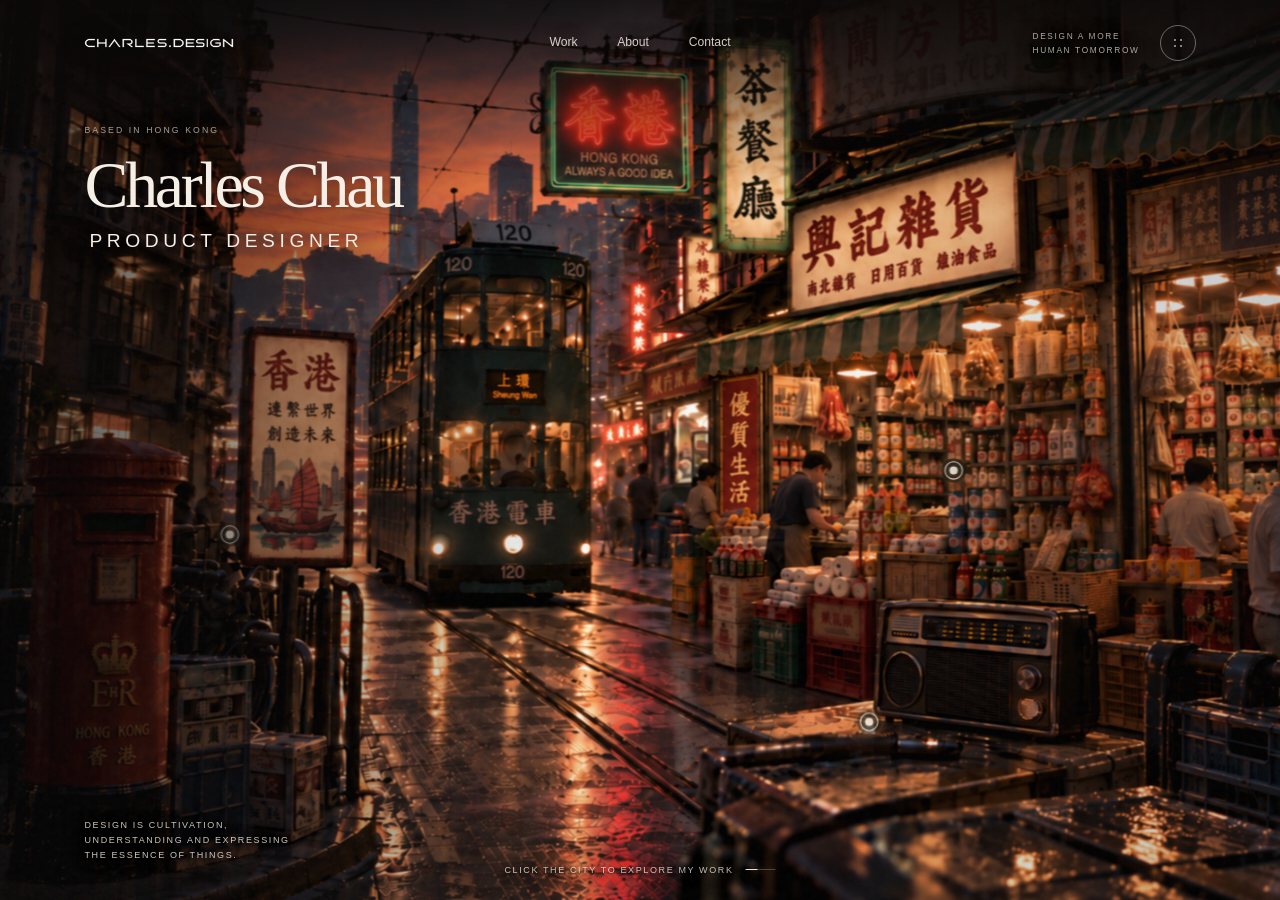
==== commit ea429d76: "Update Site source" ====
--- a/index.html
+++ b/index.html
@@ -267,7 +267,7 @@
       <div class="intro-blackout" aria-hidden="true"></div>
     </main>
 
-    <script src="site-header.js"></script>
+    <script src="site-header.js?v=20261007work"></script>
     <script src="app.js"></script>
   </body>
 </html>
--- a/styles/tokens.css
+++ b/styles/tokens.css
@@ -45,6 +45,13 @@
   --type-body: clamp(14px, 0.95vw, 16px);
   --type-eyebrow: clamp(8px, 0.68vw, 11px);
 
+  /* Shared case-study hierarchy */
+  --case-title-leading: 1.08;
+  --case-title-max: 22ch;
+  --case-description-max: 42rem;
+  --case-index-column: 48px;
+  --case-index-gap: var(--space-4);
+
   /* Motion */
   --ease-cinematic: cubic-bezier(0.2, 0.72, 0.18, 1);
   --duration-ui: 220ms;
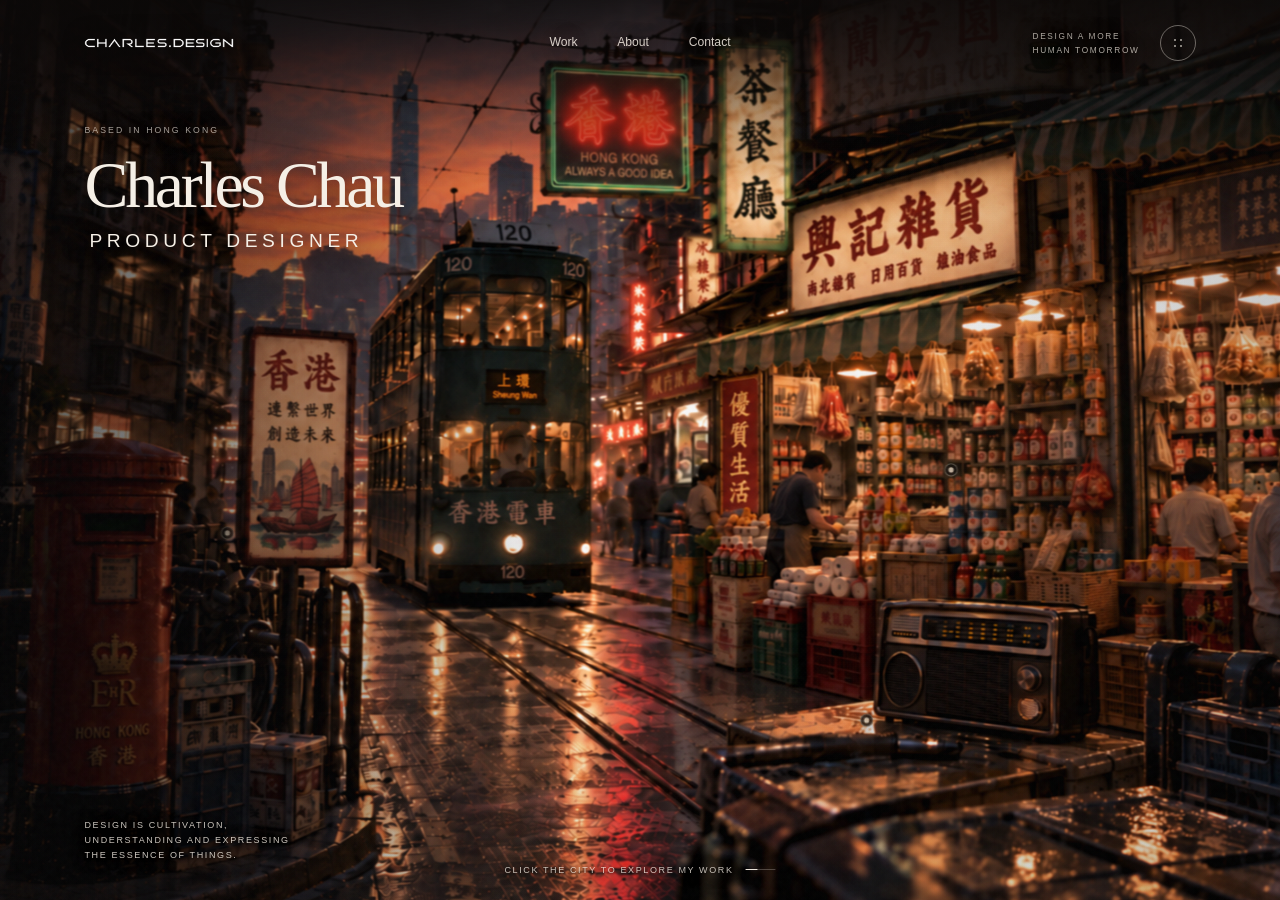
==== commit df03029d: "Persist global light toggle and refine hotspots" ====
--- a/index.html
+++ b/index.html
@@ -10,9 +10,9 @@
       content="An interactive portfolio hero set in a cinematic Hong Kong streetscape."
     />
     <title>Charles Chau — Interactive Portfolio Hero</title>
-    <link rel="stylesheet" href="styles/tokens.css" />
-    <link rel="stylesheet" href="styles/site-header.css" />
-    <link rel="stylesheet" href="styles.css" />
+    <link rel="stylesheet" href="styles/tokens.css?v=20261009light" />
+    <link rel="stylesheet" href="styles/site-header.css?v=20261009light" />
+    <link rel="stylesheet" href="styles.css?v=20261009hotspots" />
   </head>
   <body>
     <main class="hero" id="hero">
@@ -267,7 +267,7 @@
       <div class="intro-blackout" aria-hidden="true"></div>
     </main>
 
-    <script src="site-header.js?v=20261007work"></script>
+    <script src="site-header.js?v=20261009light"></script>
     <script src="app.js"></script>
   </body>
 </html>
--- a/styles/tokens.css
+++ b/styles/tokens.css
@@ -10,6 +10,10 @@
   --color-paper-muted: #c7b59d;
   --color-ink: #241b16;
   --color-line-warm: rgba(231, 209, 180, 0.24);
+  --status-cursor-bg: rgba(18, 15, 13, 0.9);
+  --status-cursor-border: rgba(216, 201, 180, 0.42);
+  --status-cursor-text: rgba(245, 239, 230, 0.88);
+  --status-cursor-dot: #d8c9b4;
 
   /* Typography */
   --font-display: Georgia, "Times New Roman", serif;
--- a/styles/site-header.css
+++ b/styles/site-header.css
@@ -110,7 +110,37 @@
   text-transform: uppercase;
 }
 
-.header-signoff > i {
+.header-signoff__message {
+  transition:
+    color 480ms var(--ease-cinematic),
+    text-shadow 520ms var(--ease-cinematic),
+    filter 520ms var(--ease-cinematic);
+}
+
+.header-signoff__toggle {
+  display: grid;
+  flex: 0 0 auto;
+  padding: 0;
+  border: 0;
+  background: transparent;
+  color: inherit;
+  cursor: pointer;
+}
+
+.header-signoff__toggle .sr-only {
+  position: absolute;
+  width: 1px;
+  height: 1px;
+  padding: 0;
+  margin: -1px;
+  overflow: hidden;
+  clip: rect(0, 0, 0, 0);
+  white-space: nowrap;
+  border: 0;
+}
+
+.header-signoff__dial {
+  position: relative;
   display: grid;
   grid-template-columns: repeat(2, 2px);
   gap: 4px;
@@ -119,6 +149,22 @@
   height: 36px;
   border: 1px solid rgba(255, 247, 237, 0.38);
   border-radius: 50%;
+  transition:
+    color 420ms var(--ease-cinematic),
+    border-color 420ms var(--ease-cinematic),
+    box-shadow 480ms var(--ease-cinematic),
+    transform 520ms var(--ease-cinematic);
+}
+
+.header-signoff__dial::before {
+  position: absolute;
+  inset: 5px;
+  content: "";
+  opacity: 0;
+  border: 1px solid rgba(255, 235, 205, 0.34);
+  border-radius: inherit;
+  transform: scale(0.86);
+  transition: opacity 420ms var(--ease-cinematic), transform 520ms var(--ease-cinematic);
 }
 
 .header-signoff b {
@@ -126,6 +172,42 @@
   height: 2px;
   border-radius: 50%;
   background: currentColor;
+}
+
+.header-signoff__toggle:hover .header-signoff__dial {
+  border-color: rgba(255, 247, 237, 0.64);
+}
+
+.header-signoff__toggle:active .header-signoff__dial {
+  transform: rotate(6deg) scale(0.97);
+}
+
+.header-signoff__toggle:focus-visible {
+  outline: 1px solid rgba(255, 247, 237, 0.86);
+  outline-offset: 6px;
+  border-radius: 50%;
+}
+
+.header-signoff.is-on .header-signoff__message {
+  color: rgba(255, 248, 238, 0.98);
+  text-shadow:
+    0 0 8px rgba(255, 235, 205, 0.32),
+    0 0 24px rgba(255, 210, 156, 0.22);
+  filter: brightness(1.08);
+}
+
+.header-signoff.is-on .header-signoff__dial {
+  color: rgba(255, 248, 238, 0.98);
+  border-color: rgba(255, 241, 222, 0.72);
+  box-shadow:
+    inset 0 0 14px rgba(255, 220, 174, 0.1),
+    0 0 18px rgba(255, 211, 153, 0.12);
+  transform: rotate(45deg) scale(1.025);
+}
+
+.header-signoff.is-on .header-signoff__dial::before {
+  opacity: 1;
+  transform: scale(1);
 }
 
 @media (max-width: 760px) {
@@ -162,11 +244,29 @@
   .header-signoff {
     display: none;
   }
+
+  .header-signoff--interactive {
+    position: absolute;
+    top: 48px;
+    right: 0;
+    display: flex;
+    gap: 12px;
+    font-size: 7px;
+    line-height: 1.65;
+  }
+
+  .header-signoff__dial {
+    width: 34px;
+    height: 34px;
+  }
 }
 
 @media (prefers-reduced-motion: reduce) {
   .primary-nav a,
-  .primary-nav a::after {
+  .primary-nav a::after,
+  .header-signoff__message,
+  .header-signoff__dial,
+  .header-signoff__dial::before {
     transition-duration: 0.001ms;
   }
 }
--- a/styles.css
+++ b/styles.css
@@ -580,7 +580,7 @@
   top: var(--pin-y);
   display: flex;
   align-items: center;
-  gap: 10px;
+  gap: 9px;
   width: max-content;
   max-width: 180px;
   opacity: 0.9;
@@ -597,15 +597,12 @@
 .hotspot-pin > i {
   position: relative;
   flex: 0 0 auto;
-  width: 18px;
-  height: 18px;
-  border: 1px solid rgba(255, 250, 242, 0.95);
+  width: 13px;
+  height: 13px;
+  border: 1px solid var(--status-cursor-border);
   border-radius: 50%;
-  background: rgba(12, 10, 8, 0.82);
-  box-shadow:
-    0 0 0 3px rgba(6, 5, 4, 0.46),
-    0 0 11px rgba(255, 205, 146, 0.58),
-    inset 0 0 4px rgba(255, 240, 219, 0.18);
+  background: var(--status-cursor-bg);
+  box-shadow: 0 0 10px rgba(216, 201, 180, 0.22);
   transform: scale(1);
   transition:
     transform 180ms cubic-bezier(0.23, 1, 0.32, 1),
@@ -620,27 +617,26 @@
 
 .hotspot-pin > i::after {
   position: absolute;
-  inset: 4px;
+  inset: 3px;
   border-radius: 50%;
   content: "";
-  background: #fff7e9;
-  box-shadow: 0 0 7px rgba(255, 215, 166, 0.8);
+  background: var(--status-cursor-dot);
+  box-shadow: 0 0 8px rgba(216, 201, 180, 0.32);
 }
 
 .hotspot-pin > span {
   display: grid;
-  gap: 3px;
+  gap: 4px;
   min-width: max-content;
-  padding: 8px 11px 8px 10px;
+  padding: 9px 12px;
   visibility: hidden;
   opacity: 0;
-  border: 1px solid rgba(255, 244, 230, 0.14);
-  border-radius: 2px;
-  background: linear-gradient(90deg, rgba(8, 7, 6, 0.9), rgba(8, 7, 6, 0.76));
-  box-shadow: 0 8px 24px rgba(3, 2, 2, 0.48), inset 0 0 0 1px rgba(255, 246, 234, 0.025);
+  border: 1px solid var(--status-cursor-border);
+  background: var(--status-cursor-bg);
+  box-shadow: 0 8px 24px rgba(3, 2, 2, 0.34);
   backdrop-filter: blur(8px) saturate(0.74);
   text-align: left;
-  text-shadow: 0 2px 8px rgba(0, 0, 0, 0.98), 0 1px 2px rgba(0, 0, 0, 0.95);
+  text-shadow: none;
   transform: translate3d(-5px, 0, 0);
   transition:
     opacity var(--duration-ui) ease,
@@ -649,18 +645,21 @@
 }
 
 .hotspot-pin strong {
-  color: rgba(255, 249, 239, 0.98);
+  color: var(--status-cursor-text);
   font-family: var(--font-ui);
-  font-size: clamp(13px, 0.95vw, 16px);
+  font-size: clamp(9px, 0.72vw, 11px);
   font-weight: 600;
-  line-height: 1;
+  letter-spacing: 0.15em;
+  line-height: 1.1;
+  text-transform: uppercase;
 }
 
 .hotspot-pin small {
-  color: rgba(255, 246, 232, 0.94);
-  font-size: clamp(9px, 0.7vw, 11px);
+  color: rgba(245, 239, 230, 0.58);
+  font-size: clamp(7px, 0.56vw, 9px);
   font-weight: 500;
-  letter-spacing: 0.025em;
+  letter-spacing: 0.1em;
+  text-transform: uppercase;
   white-space: nowrap;
 }
 
@@ -673,19 +672,15 @@
 .project-hotspot:hover .hotspot-pin,
 .project-hotspot:focus-visible .hotspot-pin {
   opacity: 1;
-  filter: drop-shadow(0 0 10px rgba(255, 211, 155, 0.52));
+  filter: drop-shadow(0 3px 10px rgba(0, 0, 0, 0.48));
 }
 
 .project-hotspot:hover .hotspot-pin > i,
 .project-hotspot:focus-visible .hotspot-pin > i {
-  border-color: #fffaf2;
-  background: rgba(19, 14, 10, 0.9);
-  box-shadow:
-    0 0 0 3px rgba(6, 5, 4, 0.54),
-    0 0 15px rgba(255, 214, 165, 0.74),
-    inset 0 0 5px rgba(255, 244, 226, 0.24);
-  transform: scale(1.09);
-  animation: none;
+  border-color: rgba(216, 201, 180, 0.68);
+  background: var(--status-cursor-bg);
+  box-shadow: 0 0 12px rgba(216, 201, 180, 0.3);
+  transform: scale(1.04);
 }
 
 .project-hotspot:hover .hotspot-pin > span,
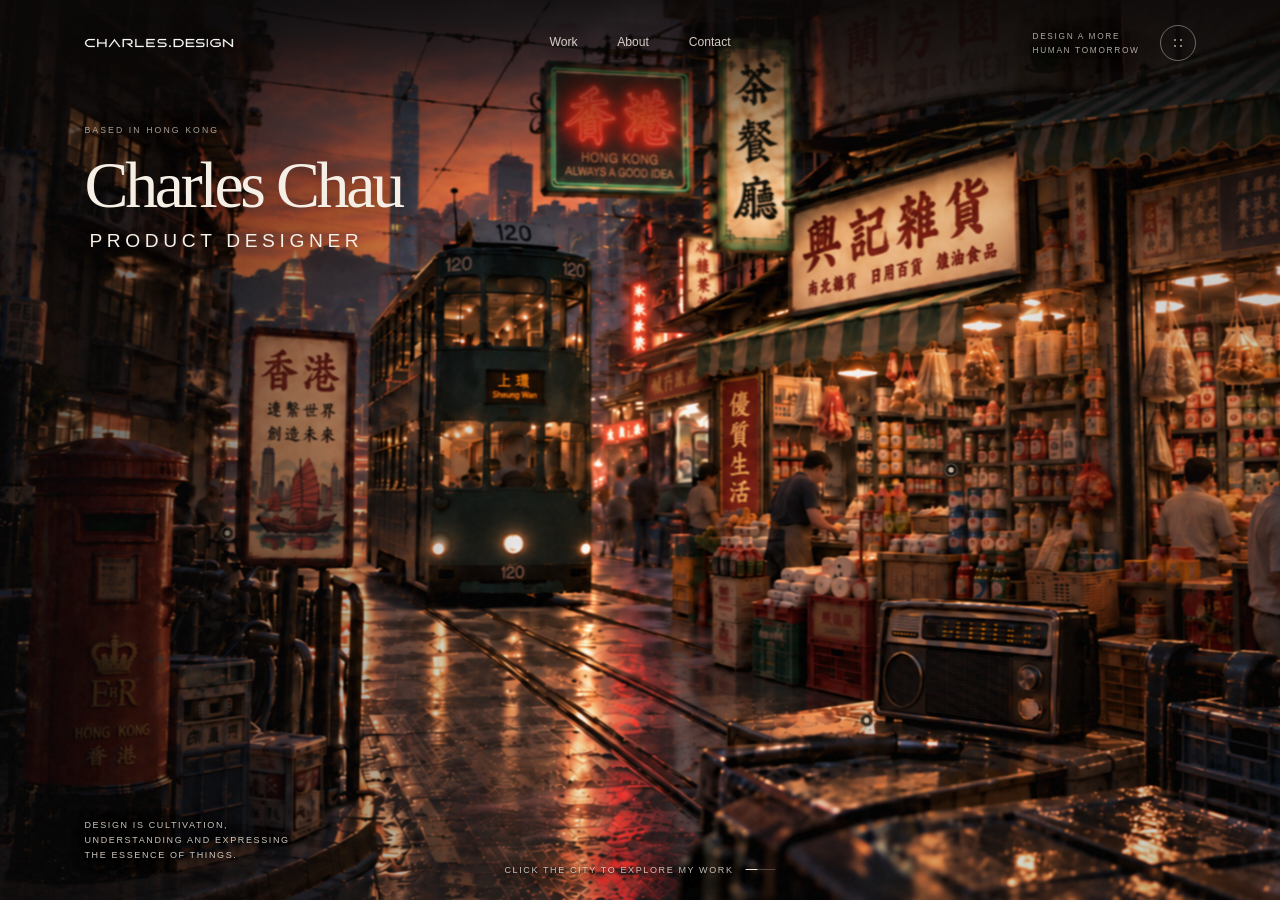
==== commit 610b80d5: "Remove tram lettering from homepage scene" ====
--- a/index.html
+++ b/index.html
@@ -23,7 +23,7 @@
             <div class="scene-layer scene-layer--background" data-layer="background" data-depth="0.25">
               <div class="scene-layer__content">
                 <picture class="scene-layer__visual" aria-hidden="true">
-                  <img src="assets/scene/background/hero-clean.png" alt="" width="1453" height="1083" fetchpriority="high" />
+                  <img src="assets/scene/background/hero-home-no-tram-text.png" alt="" width="1453" height="1083" fetchpriority="high" />
                 </picture>
 
                 <div class="distant-light-breath" aria-hidden="true"></div>
@@ -43,7 +43,7 @@
             <div class="scene-layer scene-layer--sky" data-layer="sky" data-depth="0.12">
               <div class="scene-layer__content">
                 <picture class="scene-layer__visual" aria-hidden="true">
-                  <img src="assets/scene/background/hero-clean.png" alt="" width="1453" height="1083" />
+                  <img src="assets/scene/background/hero-home-no-tram-text.png" alt="" width="1453" height="1083" />
                 </picture>
               </div>
             </div>
@@ -52,7 +52,7 @@
             <div class="scene-layer scene-layer--billboard" data-layer="billboard" data-depth="0.28">
               <div class="scene-layer__content">
                 <picture class="scene-layer__visual" aria-hidden="true">
-                  <img src="assets/scene/background/hero-clean.png" alt="" width="1453" height="1083" />
+                  <img src="assets/scene/background/hero-home-no-tram-text.png" alt="" width="1453" height="1083" />
                 </picture>
                 <div
                   class="intro-billboard-light scene-effect"
@@ -70,7 +70,7 @@
             <div class="scene-layer scene-layer--tram" data-layer="tram" data-depth="0.42">
               <div class="scene-layer__content">
                 <picture class="scene-layer__visual" aria-hidden="true">
-                  <img src="assets/scene/background/hero-clean.png" alt="" width="1453" height="1083" />
+                  <img src="assets/scene/background/hero-home-no-tram-text.png" alt="" width="1453" height="1083" />
                 </picture>
                 <div
                   class="tram-headlight tram-headlight--left scene-effect"
@@ -115,7 +115,7 @@
             <div class="scene-layer scene-layer--shop" data-layer="shop" data-depth="0.5">
               <div class="scene-layer__content">
                 <picture class="scene-layer__visual" aria-hidden="true">
-                  <img src="assets/scene/background/hero-clean.png" alt="" width="1453" height="1083" />
+                  <img src="assets/scene/background/hero-home-no-tram-text.png" alt="" width="1453" height="1083" />
                 </picture>
                 <div class="shop-light-breath" aria-hidden="true"></div>
                 <div class="intro-warm-lights" aria-hidden="true"></div>
@@ -136,7 +136,7 @@
             <div class="scene-layer scene-layer--foreground" data-layer="foreground" data-depth="1">
               <div class="scene-layer__content">
                 <picture class="scene-layer__visual" aria-hidden="true">
-                  <img src="assets/scene/background/hero-clean.png" alt="" width="1453" height="1083" />
+                  <img src="assets/scene/background/hero-home-no-tram-text.png" alt="" width="1453" height="1083" />
                 </picture>
               </div>
             </div>
